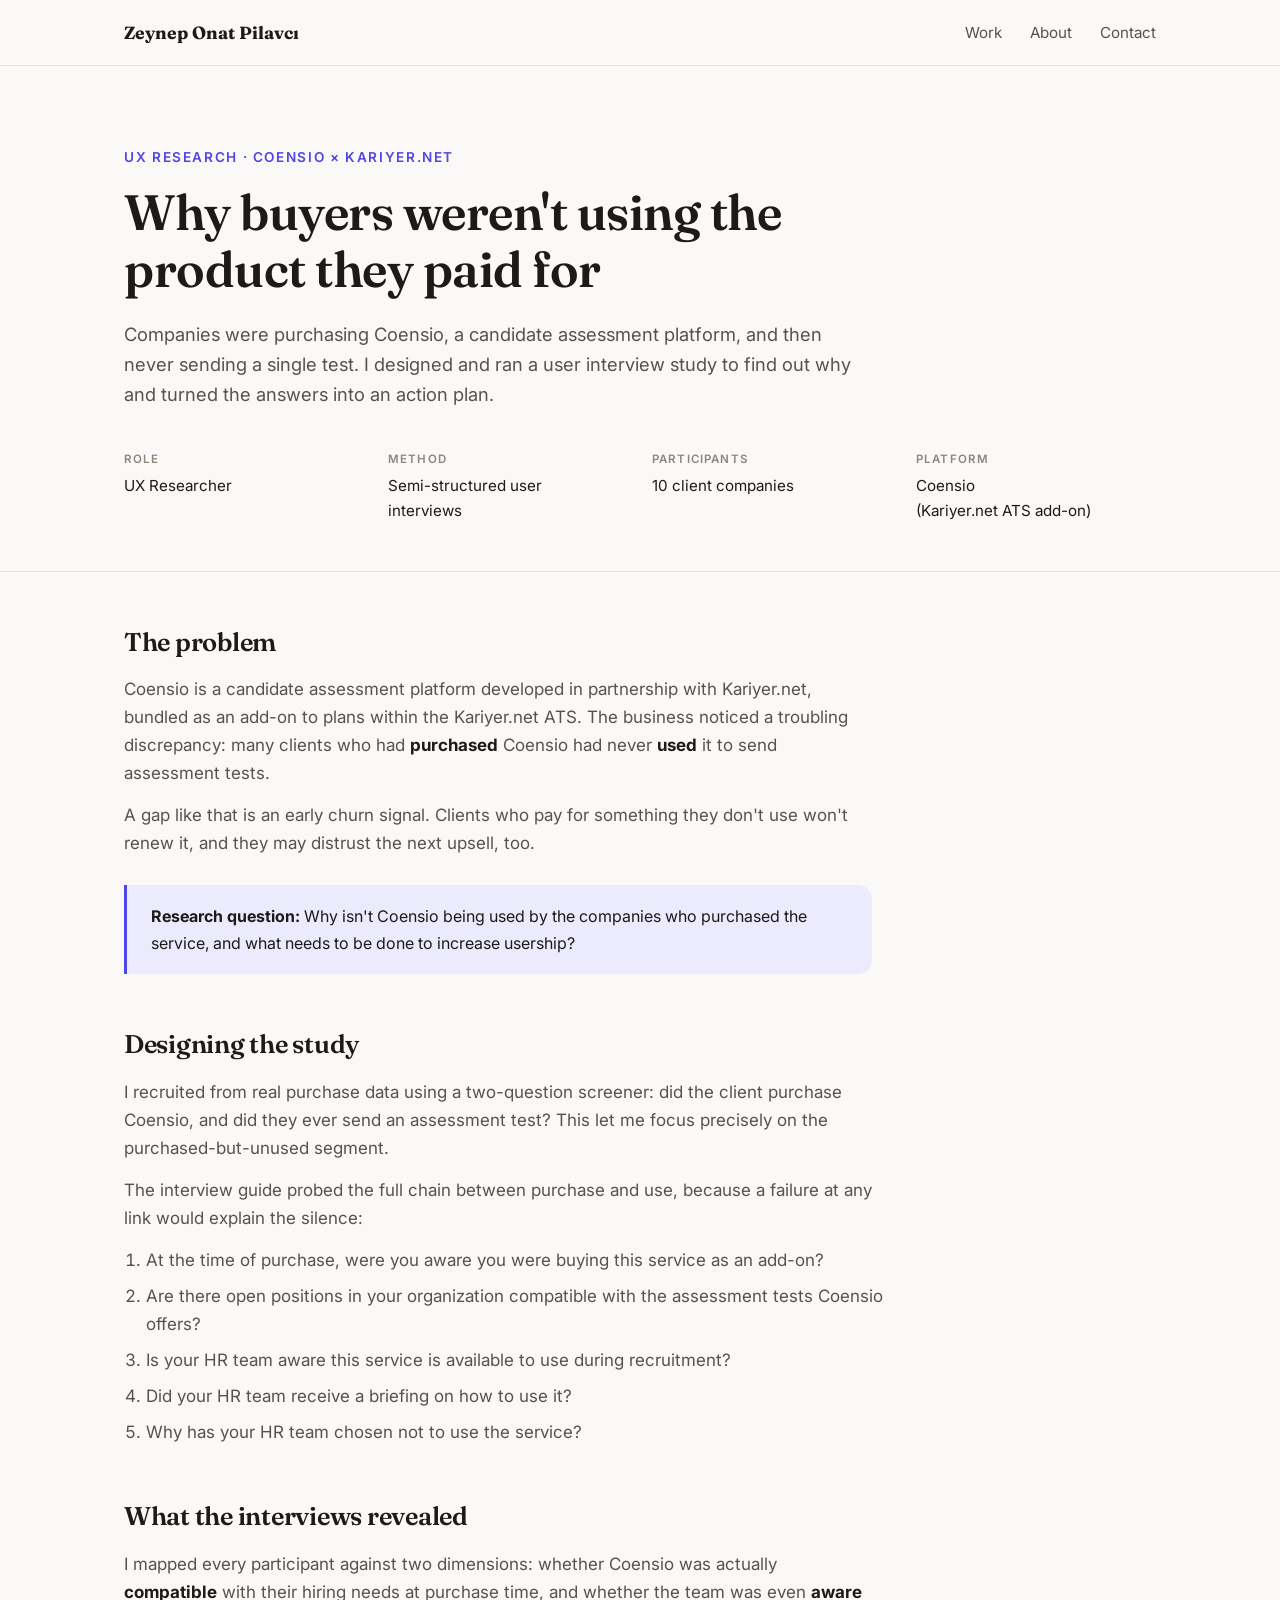
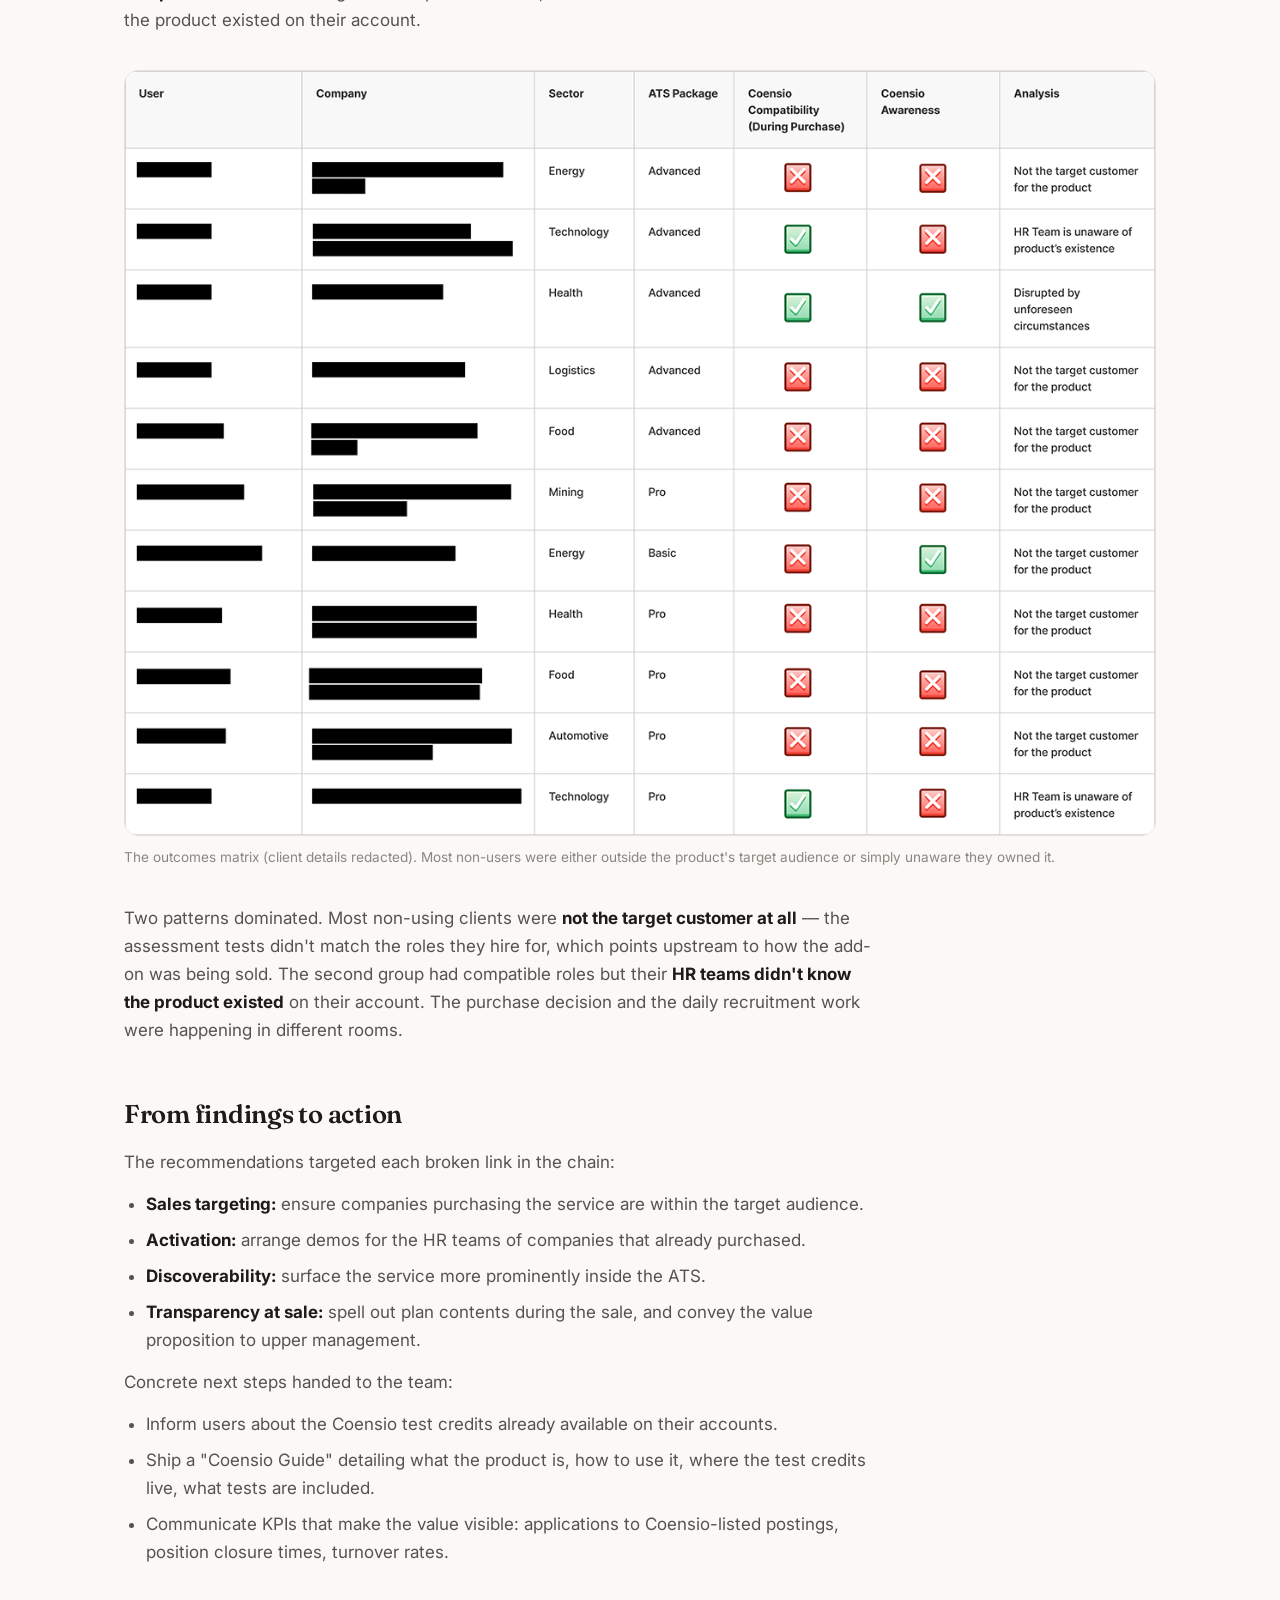
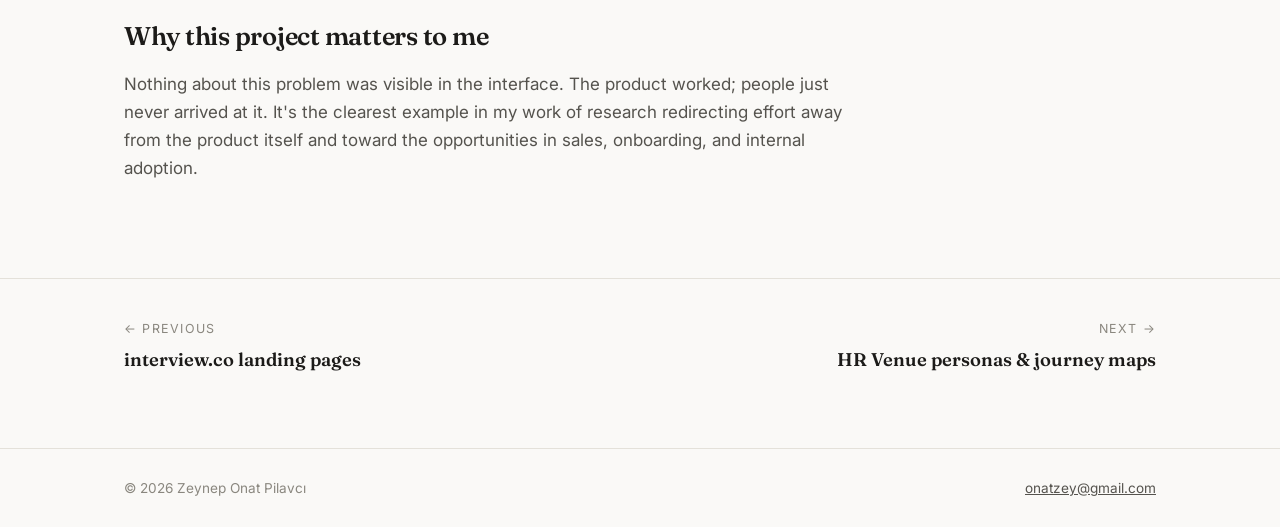
==== work/coensio-user-research.html @ b096d36c "Portfolio site: home, six case studies, and assets Co-Authored-By: Claude Fable 5 <noreply@anthropic" ====
<!DOCTYPE html>
<html lang="en">

<head>
  <meta charset="UTF-8" />
  <meta name="viewport" content="width=device-width, initial-scale=1.0" />
  <title>Coensio User Research — Zeynep Onat Pilavcı</title>
  <link rel="preconnect" href="https://fonts.googleapis.com" />
  <link rel="preconnect" href="https://fonts.gstatic.com" crossorigin />
  <link
    href="https://fonts.googleapis.com/css2?family=Fraunces:ital,wght@0,400;0,600;0,700;1,400&family=Inter:wght@400;500;600&display=swap"
    rel="stylesheet" />
  <link rel="stylesheet" href="../styles.css" />
</head>

<body>

  <nav class="nav">
    <div class="nav-inner">
      <a class="logo" href="../index.html">Zeynep Onat Pilavcı</a>
      <div class="nav-links">
        <a href="../index.html#work">Work</a>
        <a href="../index.html#about">About</a>
        <a href="mailto:onatzey@gmail.com">Contact</a>
      </div>
    </div>
  </nav>

  <header class="cs-hero">
    <div class="wrap">
      <p class="kicker">UX Research · Coensio × Kariyer.net</p>
      <h1>Why buyers weren't using the product they paid for</h1>
      <p class="lede">Companies were purchasing Coensio, a candidate assessment platform, and then never sending a
        single test. I designed and ran a user interview study to find out why and turned the answers into an action
        plan.</p>
      <div class="cs-meta">
        <div>
          <h4>Role</h4>
          <p>UX Researcher</p>
        </div>
        <div>
          <h4>Method</h4>
          <p>Semi-structured user <br>interviews</p>
        </div>
        <div>
          <h4>Participants</h4>
          <p>10 client companies</p>
        </div>
        <div>
          <h4>Platform</h4>
          <p>Coensio <br>(Kariyer.net ATS add-on)</p>
        </div>
      </div>
    </div>
  </header>

  <main class="cs-body">
    <div class="wrap">

      <h2>The problem</h2>
      <p>Coensio is a candidate assessment platform developed in partnership with Kariyer.net, bundled as an add-on to
        plans within the Kariyer.net ATS. The business noticed a troubling discrepancy:
        many clients who had <strong>purchased</strong> Coensio had never <strong>used</strong> it to send assessment
        tests.</p>
      <p>A gap like that is an early churn signal. Clients who pay for something they don't use won't renew it,
        and they may distrust the next upsell, too.</p>

      <div class="callout">
        <p><strong>Research question:</strong> Why isn't Coensio being used by the companies who purchased the service,
          and what needs to be done to increase usership?</p>
      </div>

      <h2>Designing the study</h2>
      <p>I recruited from real purchase data using a two-question screener: did the client purchase Coensio, and did
        they ever send an assessment test? This let me focus precisely on the purchased-but-unused segment.</p>
      <p>The interview guide probed the full chain between purchase and use, because a failure at any link would explain
        the silence:</p>
      <ol>
        <li>At the time of purchase, were you aware you were buying this service as an add-on?</li>
        <li>Are there open positions in your organization compatible with the assessment tests Coensio offers?</li>
        <li>Is your HR team aware this service is available to use during recruitment?</li>
        <li>Did your HR team receive a briefing on how to use it?</li>
        <li>Why has your HR team chosen not to use the service?</li>
      </ol>

      <h2>What the interviews revealed</h2>
      <p>I mapped every participant against two dimensions: whether Coensio was actually <strong>compatible</strong>
        with their hiring needs at purchase time, and whether the team was even <strong>aware</strong> the product
        existed on their account.</p>

      <figure class="figure">
        <img src="../assets/coensio-outcomes.png"
          alt="Interview outcomes matrix showing compatibility and awareness per client, with company details redacted" />
        <figcaption>The outcomes matrix (client details redacted). Most non-users were either outside the product's
          target audience or simply unaware they owned it.</figcaption>
      </figure>

      <p>Two patterns dominated. Most non-using clients were <strong>not the target customer at all</strong> — the
        assessment tests didn't match the roles they hire for, which points upstream to how the add-on was being sold.
        The second group had compatible roles but their <strong>HR teams didn't know the product existed</strong> on
        their account. The purchase decision and the daily recruitment work were happening in different rooms.</p>

      <h2>From findings to action</h2>
      <p>The recommendations targeted each broken link in the chain:</p>
      <ul>
        <li><strong>Sales targeting:</strong> ensure companies purchasing the service are within the target audience.
        </li>
        <li><strong>Activation:</strong> arrange demos for the HR teams of companies that already purchased.</li>
        <li><strong>Discoverability:</strong> surface the service more prominently inside the ATS.</li>
        <li><strong>Transparency at sale:</strong> spell out plan contents during the sale, and convey the value
          proposition to upper management.</li>
      </ul>
      <p>Concrete next steps handed to the team:</p>
      <ul>
        <li>Inform users about the Coensio test credits already available on their accounts.</li>
        <li>Ship a "Coensio Guide" detailing what the product is, how to use it, where the test credits live, what tests
          are
          included.</li>
        <li>Communicate KPIs that make the value visible: applications to Coensio-listed postings, position closure
          times, turnover rates.</li>
      </ul>

      <h2>Why this project matters to me</h2>
      <p>Nothing about this problem was visible in the interface. The product worked; people just never arrived at it.
        It's the clearest example in my work of research redirecting effort away from the product itself and toward
        the opportunities in sales, onboarding, and internal adoption.</p>
    </div>
  </main>

  <nav class="cs-nav">
    <div class="wrap">
      <a class="prev" href="interviewco-landing-pages.html"><span class="label">← Previous</span><span
          class="title">interview.co landing pages</span></a>
      <a class="next" href="hr-venue-personas.html"><span class="label">Next →</span><span class="title">HR Venue
          personas &amp; journey maps</span></a>
    </div>
  </nav>

  <footer>
    <div class="wrap">
      <span>© 2026 Zeynep Onat Pilavcı</span>
      <span><a href="mailto:onatzey@gmail.com">onatzey@gmail.com</a></span>
    </div>
  </footer>

</body>

</html>
---- styles.css ----
/* ---------------------------------- */
/* Zeynep Onat Pilavcı — Portfolio    */
/* ---------------------------------- */

:root {
  --bg: #faf9f7;
  --bg-alt: #f1efeb;
  --ink: #1c1b19;
  --ink-soft: #55534e;
  --ink-faint: #8a877f;
  --accent: #4f46e5;
  --accent-soft: #eceafd;
  --line: #e4e1da;
  --card: #ffffff;
  --radius: 14px;
  --maxw: 1080px;
}

* {
  box-sizing: border-box;
  margin: 0;
  padding: 0;
}

html {
  scroll-behavior: smooth;
}

body {
  font-family: "Inter", -apple-system, BlinkMacSystemFont, "Segoe UI", sans-serif;
  background: var(--bg);
  color: var(--ink);
  line-height: 1.65;
  font-size: 17px;
  -webkit-font-smoothing: antialiased;
}

h1,
h2,
h3,
.display {
  font-family: "Fraunces", Georgia, serif;
  font-weight: 600;
  line-height: 1.15;
  letter-spacing: -0.01em;
}

a {
  color: inherit;
}

img {
  max-width: 100%;
  display: block;
}

.wrap {
  max-width: var(--maxw);
  margin: 0 auto;
  padding: 0 24px;
}

/* ---- Nav ---- */
.nav {
  position: sticky;
  top: 0;
  z-index: 50;
  background: rgba(250, 249, 247, 0.92);
  backdrop-filter: blur(8px);
  border-bottom: 1px solid var(--line);
}

.nav-inner {
  display: flex;
  align-items: center;
  justify-content: space-between;
  padding: 18px 24px;
  max-width: var(--maxw);
  margin: 0 auto;
}

.nav a {
  text-decoration: none;
}

.nav .logo {
  font-family: "Fraunces", Georgia, serif;
  font-weight: 700;
  font-size: 1.1rem;
}

.nav-links {
  display: flex;
  gap: 28px;
  font-size: 0.95rem;
}

.nav-links a {
  color: var(--ink-soft);
  transition: color 0.15s;
}

.nav-links a:hover {
  color: var(--ink);
}

/* ---- Hero ---- */
.hero {
  padding: 96px 0 72px;
}

.hero .kicker {
  color: var(--accent);
  font-weight: 600;
  font-size: 0.85rem;
  text-transform: uppercase;
  letter-spacing: 0.12em;
  margin-bottom: 20px;
}

.hero h1 {
  font-size: clamp(2.4rem, 5.5vw, 3.5rem);
  max-width: 18ch;
  margin-bottom: 28px;
}

.hero h1 em {
  font-style: italic;
  font-weight: 400;
  color: var(--accent);
}

.hero p {
  max-width: 58ch;
  color: var(--ink-soft);
  font-size: 1.15rem;
}

/* ---- Work grid ---- */
.section {
  padding: 64px 0;
}

.section-head {
  display: flex;
  align-items: baseline;
  justify-content: space-between;
  margin-bottom: 36px;
}

.section-head h2 {
  font-size: 1.9rem;
}

.section-head .count {
  color: var(--ink-faint);
  font-size: 0.9rem;
}

.work-grid {
  display: grid;
  grid-template-columns: repeat(2, 1fr);
  gap: 28px;
}

.work-card {
  display: block;
  text-decoration: none;
  background: var(--card);
  border: 1px solid var(--line);
  border-radius: var(--radius);
  overflow: hidden;
  transition: transform 0.2s ease, box-shadow 0.2s ease;
}

.work-card:hover {
  transform: translateY(-4px);
  box-shadow: 0 14px 40px rgba(28, 27, 25, 0.09);
}

.work-card .thumb {
  height: 260px;
  overflow: hidden;
  background: var(--bg-alt);
  border-bottom: 1px solid var(--line);
}

.work-card .thumb img {
  width: 100%;
  height: 100%;
  object-fit: cover;
  object-position: top center;
}

.work-card .body {
  padding: 22px 24px 26px;
}

.work-card .tags {
  display: flex;
  flex-wrap: wrap;
  gap: 8px;
  margin-bottom: 12px;
}

.tag {
  font-size: 0.72rem;
  font-weight: 600;
  text-transform: uppercase;
  letter-spacing: 0.07em;
  color: var(--accent);
  background: var(--accent-soft);
  padding: 4px 10px;
  border-radius: 999px;
}

.work-card h3 {
  font-size: 1.25rem;
  margin-bottom: 8px;
}

.work-card p {
  color: var(--ink-soft);
  font-size: 0.95rem;
}

/* ---- About / strengths ---- */
.about {
  background: var(--bg-alt);
  border-top: 1px solid var(--line);
  border-bottom: 1px solid var(--line);
}

.about-cols {
  display: grid;
  grid-template-columns: 1.1fr 1fr;
  gap: 56px;
  align-items: start;
}

.about h2 {
  font-size: 1.9rem;
  margin-bottom: 20px;
}

.about p {
  color: var(--ink-soft);
  margin-bottom: 16px;
}

.strengths {
  display: grid;
  gap: 16px;
}

.strength {
  background: var(--card);
  border: 1px solid var(--line);
  border-radius: var(--radius);
  padding: 18px 22px;
}

.strength h3 {
  font-size: 1.02rem;
  margin-bottom: 6px;
  font-family: "Inter", sans-serif;
  font-weight: 600;
}

.strength p {
  font-size: 0.92rem;
  margin: 0;
}

/* ---- Contact ---- */
.contact {
  text-align: center;
  padding: 96px 0;
}

.contact h2 {
  font-size: 2.2rem;
  margin-bottom: 16px;
}

.contact p {
  color: var(--ink-soft);
  margin-bottom: 28px;
}

.btn {
  display: inline-block;
  background: var(--ink);
  color: var(--bg);
  text-decoration: none;
  font-weight: 600;
  padding: 14px 30px;
  border-radius: 999px;
  transition: background 0.15s;
}

.btn:hover {
  background: var(--accent);
}

footer {
  border-top: 1px solid var(--line);
  padding: 28px 0;
  color: var(--ink-faint);
  font-size: 0.85rem;
}

footer .wrap {
  display: flex;
  justify-content: space-between;
  flex-wrap: wrap;
  gap: 12px;
}

footer a {
  color: var(--ink-soft);
}

/* ---- Case study pages ---- */
.cs-hero {
  padding: 80px 0 48px;
  border-bottom: 1px solid var(--line);
}

.cs-hero .kicker {
  color: var(--accent);
  font-weight: 600;
  font-size: 0.85rem;
  text-transform: uppercase;
  letter-spacing: 0.12em;
  margin-bottom: 16px;
}

.cs-hero h1 {
  font-size: clamp(2rem, 4.5vw, 3.1rem);
  max-width: 24ch;
  margin-bottom: 20px;
}

.cs-hero .lede {
  font-size: 1.15rem;
  color: var(--ink-soft);
  max-width: 62ch;
}

.cs-meta {
  display: grid;
  grid-template-columns: repeat(4, 1fr);
  gap: 24px;
  margin-top: 40px;
}

.cs-meta div h4 {
  font-size: 0.72rem;
  text-transform: uppercase;
  letter-spacing: 0.1em;
  color: var(--ink-faint);
  margin-bottom: 4px;
  font-weight: 600;
}

.cs-meta div p {
  font-size: 0.95rem;
}

.cs-body {
  padding: 56px 0 32px;
}

.cs-body h2 {
  font-size: 1.6rem;
  margin: 56px 0 18px;
}

.cs-body h2:first-child {
  margin-top: 0;
}

.cs-body p,
.cs-body li {
  color: var(--ink-soft);
  max-width: 68ch;
}

.cs-body p+p {
  margin-top: 14px;
}

.cs-body ul,
.cs-body ol {
  padding-left: 22px;
  margin: 14px 0;
}

.cs-body li+li {
  margin-top: 8px;
}

.cs-body strong {
  color: var(--ink);
}

.figure {
  margin: 36px 0;
}

.figure img {
  width: 100%;
  border: 1px solid var(--line);
  border-radius: var(--radius);
  background: #fff;
}

.figure figcaption {
  margin-top: 10px;
  font-size: 0.85rem;
  color: var(--ink-faint);
}

.figure.framed img {
  padding: 20px;
  background: #fff;
}

.callout {
  border-left: 3px solid var(--accent);
  background: var(--accent-soft);
  border-radius: 0 var(--radius) var(--radius) 0;
  padding: 18px 24px;
  margin: 28px 0;
  max-width: 68ch;
}

.callout p {
  color: var(--ink);
  margin: 0;
  font-size: 1rem;
}

.two-up {
  display: grid;
  grid-template-columns: 1fr 1fr;
  gap: 24px;
  margin: 36px 0;
}

.two-up .figure {
  margin: 0;
}

/* prev / next */
.cs-nav {
  border-top: 1px solid var(--line);
  margin-top: 64px;
  padding: 40px 0 72px;
}

.cs-nav .wrap {
  display: flex;
  justify-content: space-between;
  gap: 24px;
}

.cs-nav a {
  text-decoration: none;
  max-width: 44%;
}

.cs-nav .label {
  font-size: 0.78rem;
  text-transform: uppercase;
  letter-spacing: 0.1em;
  color: var(--ink-faint);
  display: block;
  margin-bottom: 6px;
}

.cs-nav .title {
  font-family: "Fraunces", Georgia, serif;
  font-size: 1.15rem;
  font-weight: 600;
}

.cs-nav a:hover .title {
  color: var(--accent);
}

.cs-nav .next {
  text-align: right;
  margin-left: auto;
}

/* ---- Responsive ---- */
@media (max-width: 820px) {
  .work-grid {
    grid-template-columns: 1fr;
  }

  .about-cols {
    grid-template-columns: 1fr;
    gap: 32px;
  }

  .cs-meta {
    grid-template-columns: repeat(2, 1fr);
  }

  .two-up {
    grid-template-columns: 1fr;
  }

  .nav-links {
    gap: 18px;
  }

  .hero {
    padding: 64px 0 48px;
  }
}
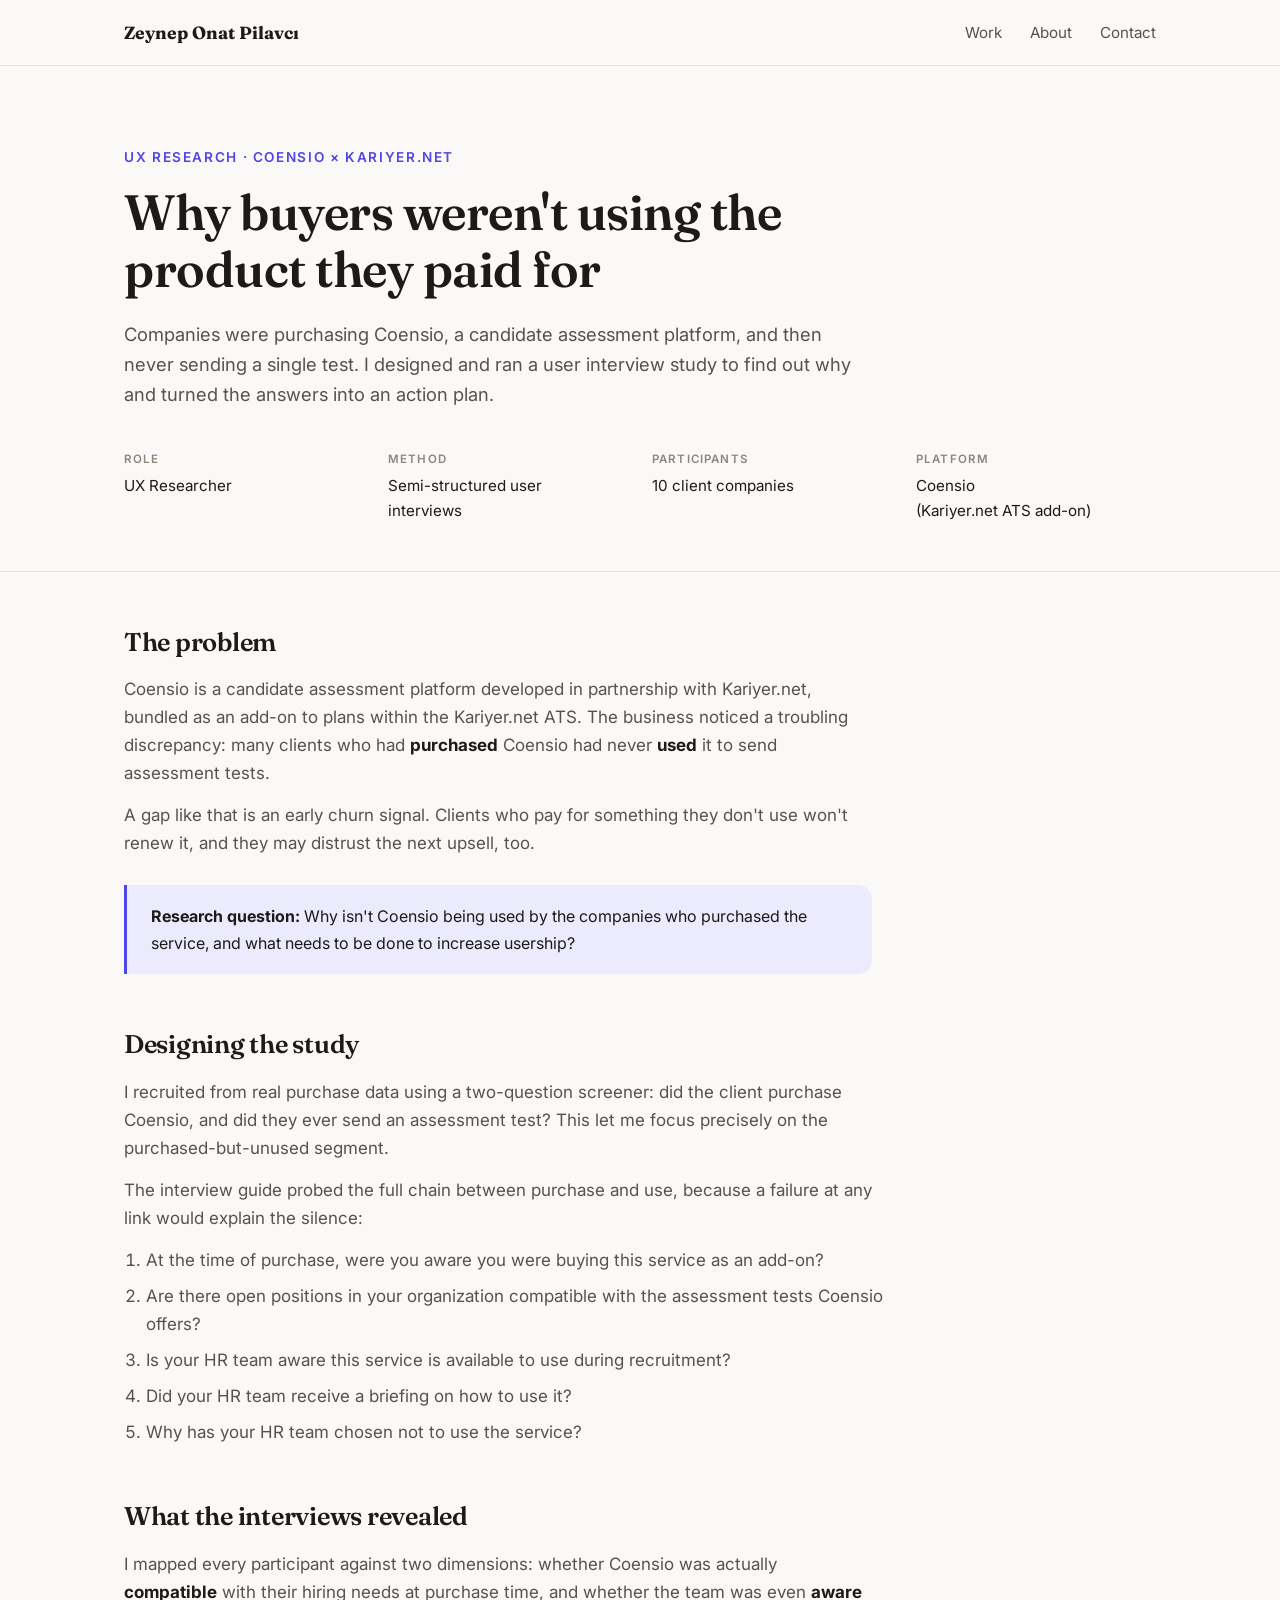
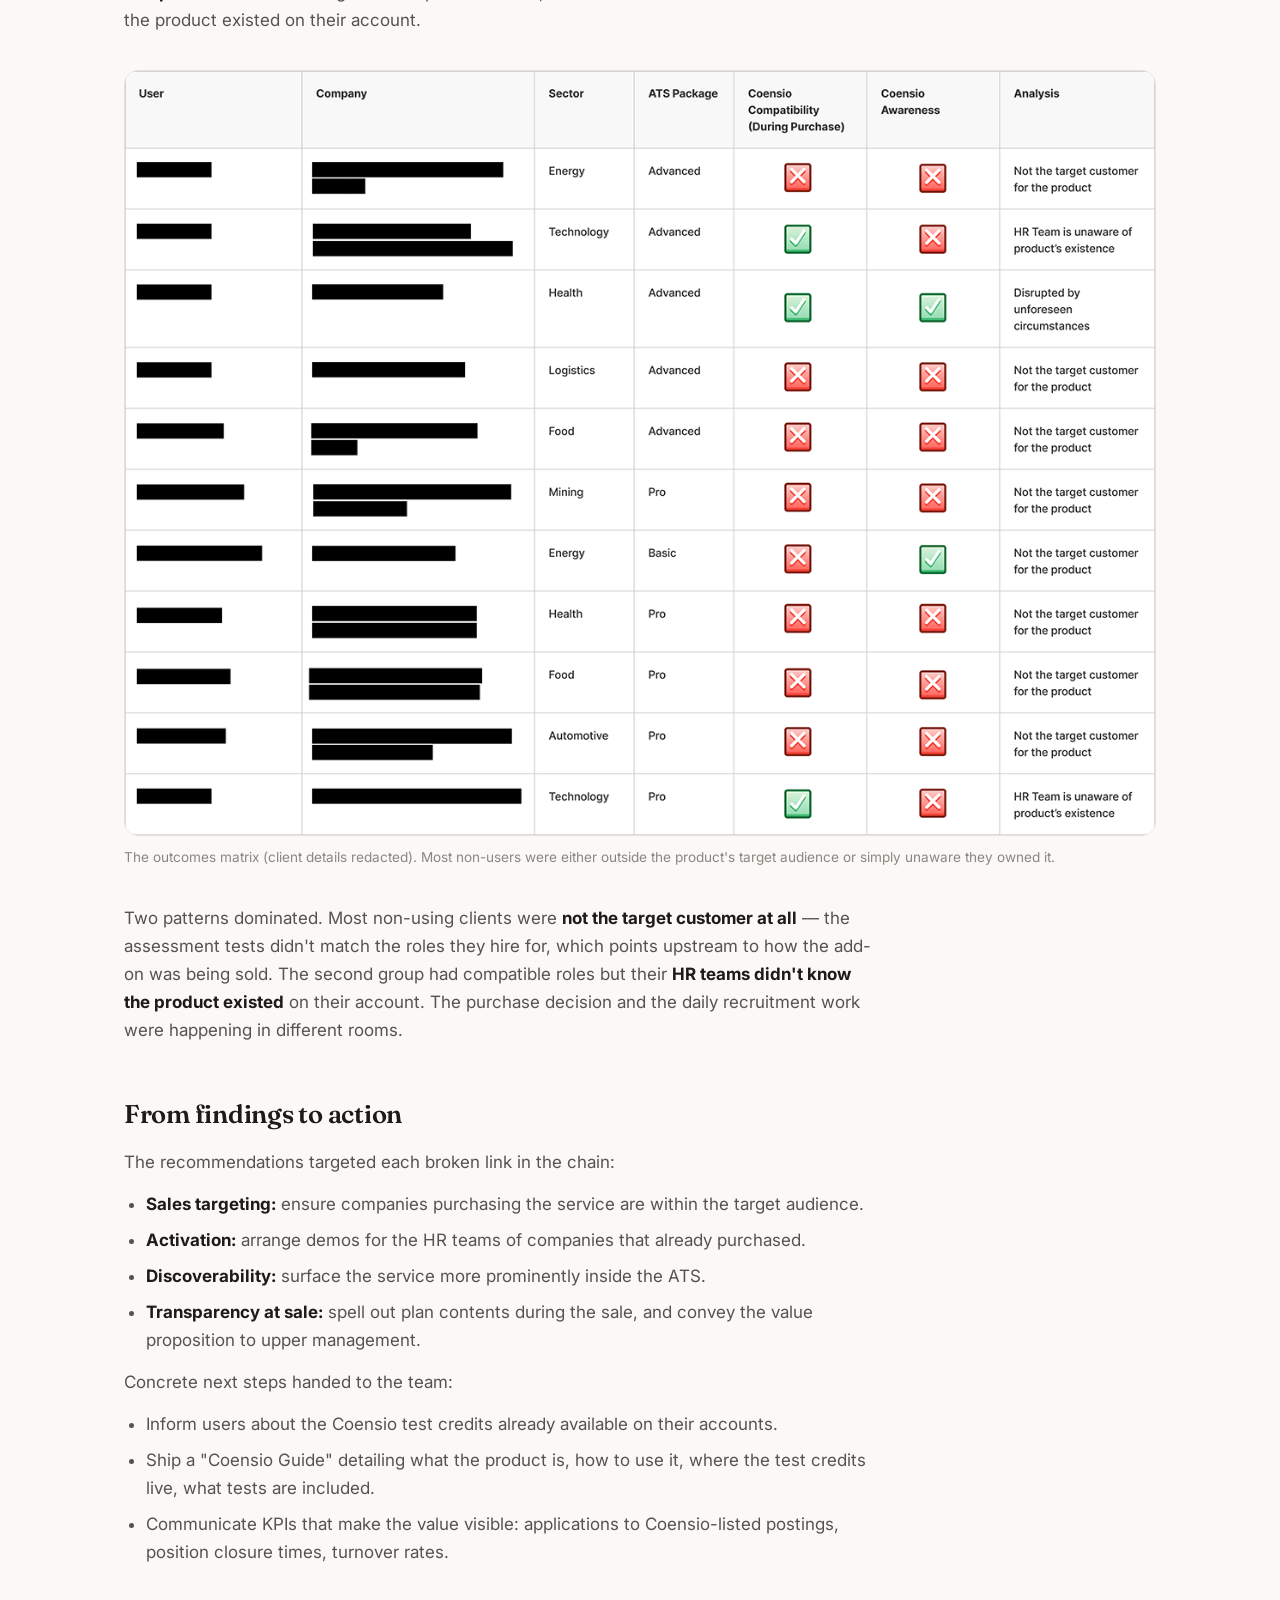
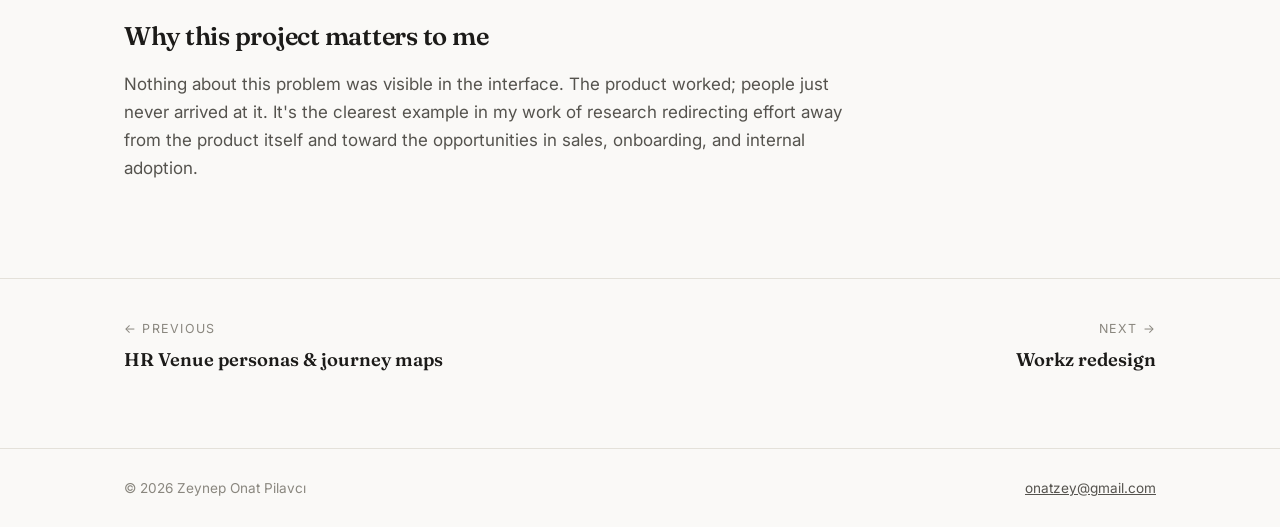
==== commit 509cb3cb: "Rewire case-study prev/next links to match homepage order Co-Authored-By: Claude Fable 5 <noreply@an" ====
--- a/work/coensio-user-research.html
+++ b/work/coensio-user-research.html
@@ -5,6 +5,15 @@
   <meta charset="UTF-8" />
   <meta name="viewport" content="width=device-width, initial-scale=1.0" />
   <title>Coensio User Research — Zeynep Onat Pilavcı</title>
+  <meta property="og:type" content="website" />
+  <meta property="og:url" content="https://onatz.github.io/work/coensio-user-research.html" />
+  <meta property="og:title" content="Coensio User Research — Zeynep Onat Pilavcı" />
+  <meta property="og:description" content="Why companies weren't using the product they paid for: a user interview study turned into an action plan." />
+  <meta property="og:image" content="https://onatz.github.io/assets/og-image.png" />
+  <meta property="og:image:width" content="1200" />
+  <meta property="og:image:height" content="630" />
+  <meta name="twitter:card" content="summary_large_image" />
+  <meta name="twitter:image" content="https://onatz.github.io/assets/og-image.png" />
   <link rel="preconnect" href="https://fonts.googleapis.com" />
   <link rel="preconnect" href="https://fonts.gstatic.com" crossorigin />
   <link
@@ -129,10 +138,8 @@
 
   <nav class="cs-nav">
     <div class="wrap">
-      <a class="prev" href="interviewco-landing-pages.html"><span class="label">← Previous</span><span
-          class="title">interview.co landing pages</span></a>
-      <a class="next" href="hr-venue-personas.html"><span class="label">Next →</span><span class="title">HR Venue
-          personas &amp; journey maps</span></a>
+      <a class="prev" href="hr-venue-personas.html"><span class="label">← Previous</span><span class="title">HR Venue personas &amp; journey maps</span></a>
+      <a class="next" href="workz-redesign.html"><span class="label">Next →</span><span class="title">Workz redesign</span></a>
     </div>
   </nav>
 
